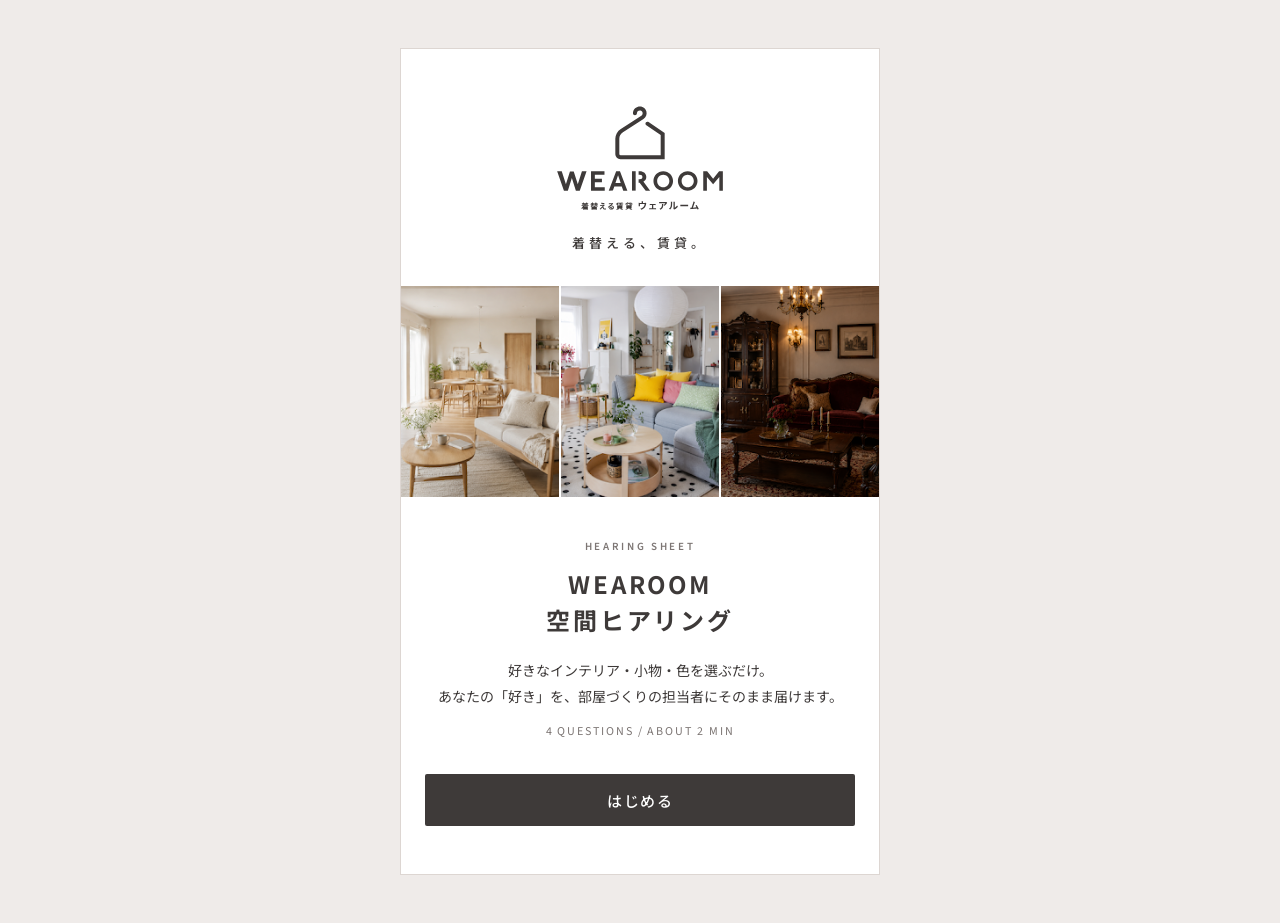
==== wearoom.html @ 73e1d564 "WEAROOM 空間ヒアリング: TOP・4問・回答内容の確認画面を追加 Co-Authored-By: Claude Fable 5.1 <noreply@anthropic.com>" ====
<!DOCTYPE html>
<html lang="ja">
<head>
<meta charset="UTF-8">
<meta name="viewport" content="width=device-width, initial-scale=1.0, viewport-fit=cover">
<title>WEAROOM 空間ヒアリング｜着替える、賃貸。</title>
<meta name="description" content="好きなインテリア・小物・色を選ぶだけ。あなたの「好き」を WEAROOM の担当者にそのまま届けるヒアリングシートです。全4問・約2分。">
<meta name="robots" content="noindex">
<link rel="preconnect" href="https://fonts.googleapis.com">
<link rel="preconnect" href="https://fonts.gstatic.com" crossorigin>
<link href="https://fonts.googleapis.com/css2?family=Noto+Sans+JP:wght@400;500;700&family=Source+Sans+3:wght@400;600&display=swap" rel="stylesheet">
<link rel="stylesheet" href="css/wearoom.css">
</head>
<body>
<div id="app"></div>

<script src="js/config.js"></script>
<script src="js/data.js"></script>
<script src="js/engine.js"></script>
<script src="js/submission.js"></script>
<script src="js/sheet.js"></script>
</body>
</html>
---- css/wearoom.css ----
/* ==========================================================
   WEAROOM 空間ヒアリング — wearoom.css
   VI 準拠: メイン WHITE / サブエリア C25M25Y25 (#C8BDB7) / 文字 K90 (#3E3A39)
   色要素は写真のみ。角丸は最小、影なし、余白広め。
   ========================================================== */

:root {
  --w-white: #ffffff;
  --w-sub: #c8bdb7;
  --w-sub-soft: #efebe9;
  --w-ink: #3e3a39;
  --w-ink-soft: #7d7674;
  --w-line: #ddd6d2;
  --w-error: #c45144;
  --w-radius: 2px;
  --w-font-jp: "Noto Sans JP", "Hiragino Sans", "Hiragino Kaku Gothic ProN", "Yu Gothic", Meiryo, sans-serif;
  --w-font-en: "Source Sans 3", "Noto Sans JP", "Hiragino Sans", sans-serif;
  --w-gutter: 24px;
}

*, *::before, *::after { box-sizing: border-box; }
html, body { margin: 0; padding: 0; }
body {
  font-family: var(--w-font-jp);
  font-weight: 400;
  background: var(--w-sub-soft);
  color: var(--w-ink);
  line-height: 1.8;
  -webkit-font-smoothing: antialiased;
}
button { font-family: inherit; cursor: pointer; border: none; background: none; color: inherit; }
img { display: block; max-width: 100%; }
h1, h2, h3, p, ul { margin: 0; }
ul { padding: 0; list-style: none; }
input, textarea { font-family: inherit; font-size: 16px; color: inherit; }

#app { background: var(--w-white); min-height: 100vh; position: relative; }

@media (min-width: 560px) {
  body { padding: 48px 16px; }
  #app {
    max-width: 480px;
    margin: 0 auto;
    min-height: auto;
    border: 1px solid var(--w-line);
  }
}

/* ---------- 共通 ---------- */
.w-eyebrow {
  font-family: var(--w-font-en);
  font-size: 11px;
  font-weight: 600;
  letter-spacing: 0.24em;
  text-transform: uppercase;
  color: var(--w-ink-soft);
}
.w-btn {
  display: block;
  width: 100%;
  min-height: 52px;
  padding: 14px 20px;
  background: var(--w-ink);
  color: var(--w-white);
  font-size: 15px;
  font-weight: 500;
  letter-spacing: 0.1em;
  border-radius: var(--w-radius);
  transition: opacity 0.15s;
}
.w-btn:active { opacity: 0.8; }
.w-btn:disabled { background: var(--w-sub); color: var(--w-white); cursor: default; }
.w-btn--ghost {
  background: var(--w-white);
  color: var(--w-ink);
  border: 1px solid var(--w-ink);
}
.w-link {
  font-size: 13px;
  letter-spacing: 0.08em;
  color: var(--w-ink);
  text-decoration: underline;
  text-underline-offset: 4px;
  padding: 4px 0;
}
.w-error { color: var(--w-error); font-size: 12px; line-height: 1.6; }

.w-header {
  display: flex;
  align-items: center;
  gap: 10px;
  height: 52px;
  padding: 0 var(--w-gutter);
  border-bottom: 1px solid var(--w-line);
  background: var(--w-white);
  position: sticky;
  top: 0;
  z-index: 5;
}
.w-header-symbol { height: 22px; width: auto; }
.w-header-title {
  font-size: 12px;
  font-weight: 500;
  letter-spacing: 0.2em;
}

/* ---------- TOP ---------- */
.screen-top { padding-bottom: 48px; }
.top-brand {
  padding: 56px var(--w-gutter) 32px;
  text-align: center;
}
.top-logo { width: 168px; margin: 0 auto 20px; }
.top-tagline {
  font-size: 13px;
  font-weight: 500;
  letter-spacing: 0.3em;
}
.top-photos {
  display: grid;
  grid-template-columns: repeat(3, 1fr);
  gap: 2px;
  background: var(--w-white);
}
.top-photos img { width: 100%; aspect-ratio: 3 / 4; object-fit: cover; }
.top-body { padding: 40px var(--w-gutter) 0; text-align: center; }
.top-title {
  margin-top: 10px;
  font-size: 24px;
  font-weight: 700;
  letter-spacing: 0.12em;
  line-height: 1.5;
}
.top-lead { margin-top: 20px; font-size: 14px; color: var(--w-ink); }
.top-note {
  margin-top: 12px;
  font-family: var(--w-font-en);
  font-size: 12px;
  letter-spacing: 0.16em;
  color: var(--w-ink-soft);
}
.btn-start { margin-top: 32px; }

/* ---------- 設問 ---------- */
.q-progress { height: 2px; background: var(--w-sub-soft); }
.q-progress i { display: block; height: 100%; background: var(--w-ink); transition: width 0.3s; }
.q-body { padding: 28px var(--w-gutter) 120px; }
.q-count {
  font-family: var(--w-font-en);
  font-size: 12px;
  font-weight: 600;
  letter-spacing: 0.24em;
  color: var(--w-ink-soft);
}
.q-title { margin-top: 8px; font-size: 19px; font-weight: 700; letter-spacing: 0.06em; line-height: 1.6; }
.q-note { margin-top: 6px; font-size: 12px; letter-spacing: 0.06em; color: var(--w-ink-soft); }
.opt-grid {
  margin-top: 22px;
  display: grid;
  grid-template-columns: repeat(2, 1fr);
  gap: 12px;
}
.opt-card { display: block; width: 100%; text-align: left; padding: 0; }
.opt-thumb {
  display: block;
  position: relative;
  overflow: hidden;
  border: 1px solid var(--w-line);
  border-radius: var(--w-radius);
  background: var(--w-sub-soft);
  transition: border-color 0.15s;
}
.opt-thumb.aspect-landscape { aspect-ratio: 4 / 3; }
.opt-thumb.aspect-wide { aspect-ratio: 16 / 9; }
.opt-thumb img { width: 100%; height: 100%; object-fit: cover; }
.opt-thumb.aspect-wide img { object-fit: contain; background: var(--w-white); }
.opt-card.is-selected .opt-thumb { border: 2px solid var(--w-ink); }
.opt-check {
  position: absolute;
  top: 8px;
  right: 8px;
  width: 24px;
  height: 24px;
  display: grid;
  place-items: center;
  background: var(--w-ink);
  color: var(--w-white);
  font-size: 13px;
  border-radius: var(--w-radius);
  opacity: 0;
  transition: opacity 0.15s;
}
.opt-card.is-selected .opt-check { opacity: 1; }
.opt-caption { display: block; margin-top: 8px; font-size: 12px; letter-spacing: 0.04em; line-height: 1.5; }

.q-footer {
  position: fixed;
  left: 0;
  right: 0;
  bottom: 0;
  background: rgba(255, 255, 255, 0.96);
  border-top: 1px solid var(--w-line);
  padding: 12px var(--w-gutter) calc(12px + env(safe-area-inset-bottom, 0px));
  z-index: 5;
}
.q-footer-inner { display: flex; align-items: center; gap: 16px; max-width: 480px; margin: 0 auto; }
.q-footer-inner .link-back { flex: none; }
.q-footer-inner .w-btn { flex: 1; }
@media (min-width: 560px) {
  .q-footer { position: sticky; }
}

/* ---------- 回答内容の確認 ---------- */
.c-intro { padding: 32px var(--w-gutter) 8px; }
.c-heading { margin-top: 8px; font-size: 22px; font-weight: 700; letter-spacing: 0.1em; }
.c-lead { margin-top: 12px; font-size: 13px; color: var(--w-ink-soft); }
.c-block { padding: 24px var(--w-gutter); border-top: 1px solid var(--w-line); }
.c-block-head { display: flex; align-items: flex-end; justify-content: space-between; gap: 12px; }
.c-title { font-size: 15px; font-weight: 700; letter-spacing: 0.06em; margin-top: 4px; }
.c-edit { flex: none; }
.c-items {
  margin-top: 14px;
  display: grid;
  grid-template-columns: repeat(3, 1fr);
  gap: 8px;
}
.c-item { min-width: 0; }
.c-thumb {
  display: block;
  overflow: hidden;
  border: 1px solid var(--w-line);
  border-radius: var(--w-radius);
  background: var(--w-sub-soft);
}
.c-thumb.aspect-landscape { aspect-ratio: 4 / 3; }
.c-thumb.aspect-wide { aspect-ratio: 16 / 9; }
.c-thumb img { width: 100%; height: 100%; object-fit: cover; }
.c-thumb.aspect-wide img { object-fit: contain; background: var(--w-white); }
.c-name { display: block; margin-top: 6px; font-size: 11px; line-height: 1.4; letter-spacing: 0.02em; }
.c-empty { margin-top: 12px; font-size: 13px; color: var(--w-ink-soft); }

/* ---------- お客様情報フォーム ---------- */
.c-form { padding: 28px var(--w-gutter) 48px; border-top: 1px solid var(--w-line); background: var(--w-white); }
.w-field { display: block; margin-top: 20px; }
.w-label { display: block; font-size: 13px; font-weight: 500; letter-spacing: 0.06em; margin-bottom: 8px; }
.w-label em, .w-label small {
  font-style: normal;
  font-size: 10px;
  font-weight: 500;
  letter-spacing: 0.1em;
  margin-left: 8px;
  padding: 1px 6px;
  border-radius: var(--w-radius);
}
.w-label em { background: var(--w-ink); color: var(--w-white); }
.w-label small { border: 1px solid var(--w-sub); color: var(--w-ink-soft); }
.w-field input, .w-field textarea {
  display: block;
  width: 100%;
  padding: 12px 14px;
  border: 1px solid var(--w-sub);
  border-radius: var(--w-radius);
  background: var(--w-white);
  line-height: 1.5;
}
.w-field input:focus, .w-field textarea:focus { outline: none; border-color: var(--w-ink); }
.w-field.has-error input, .w-field.has-error textarea { border-color: var(--w-error); }
.w-field .w-error { display: block; margin-top: 6px; min-height: 0; }
.c-privacy { margin-top: 20px; font-size: 11px; line-height: 1.7; color: var(--w-ink-soft); }
.btn-submit { margin-top: 20px; }
.c-submit-error { margin-top: 12px; text-align: center; }

/* ---------- 送信中 / 完了 / 失敗 ---------- */
.screen-status { padding: 72px var(--w-gutter) 64px; text-align: center; }
.status-logo { width: 140px; margin: 0 auto 28px; }
.status-symbol { width: 56px; margin: 0 auto 24px; }
.status-title { font-size: 22px; font-weight: 700; letter-spacing: 0.12em; }
.status-text { margin-top: 16px; font-size: 14px; }
.status-id {
  margin-top: 20px;
  font-family: var(--w-font-en);
  font-size: 12px;
  letter-spacing: 0.12em;
  color: var(--w-ink-soft);
}
.status-note { margin-top: 12px; font-size: 12px; color: var(--w-ink-soft); }
.status-actions { margin-top: 32px; display: grid; gap: 12px; }
.status-actions .w-link { justify-self: center; margin-top: 8px; }
.status-detail {
  margin-top: 16px;
  padding: 12px;
  background: var(--w-sub-soft);
  font-size: 12px;
  text-align: left;
  word-break: break-all;
  color: var(--w-ink-soft);
}
.w-spinner {
  width: 28px;
  height: 28px;
  margin: 0 auto 24px;
  border: 2px solid var(--w-sub);
  border-top-color: var(--w-ink);
  border-radius: 50%;
  animation: w-spin 0.9s linear infinite;
}
@keyframes w-spin { to { transform: rotate(360deg); } }
.fade-in { animation: w-fade 0.3s ease-out; }
@keyframes w-fade { from { opacity: 0; } to { opacity: 1; } }
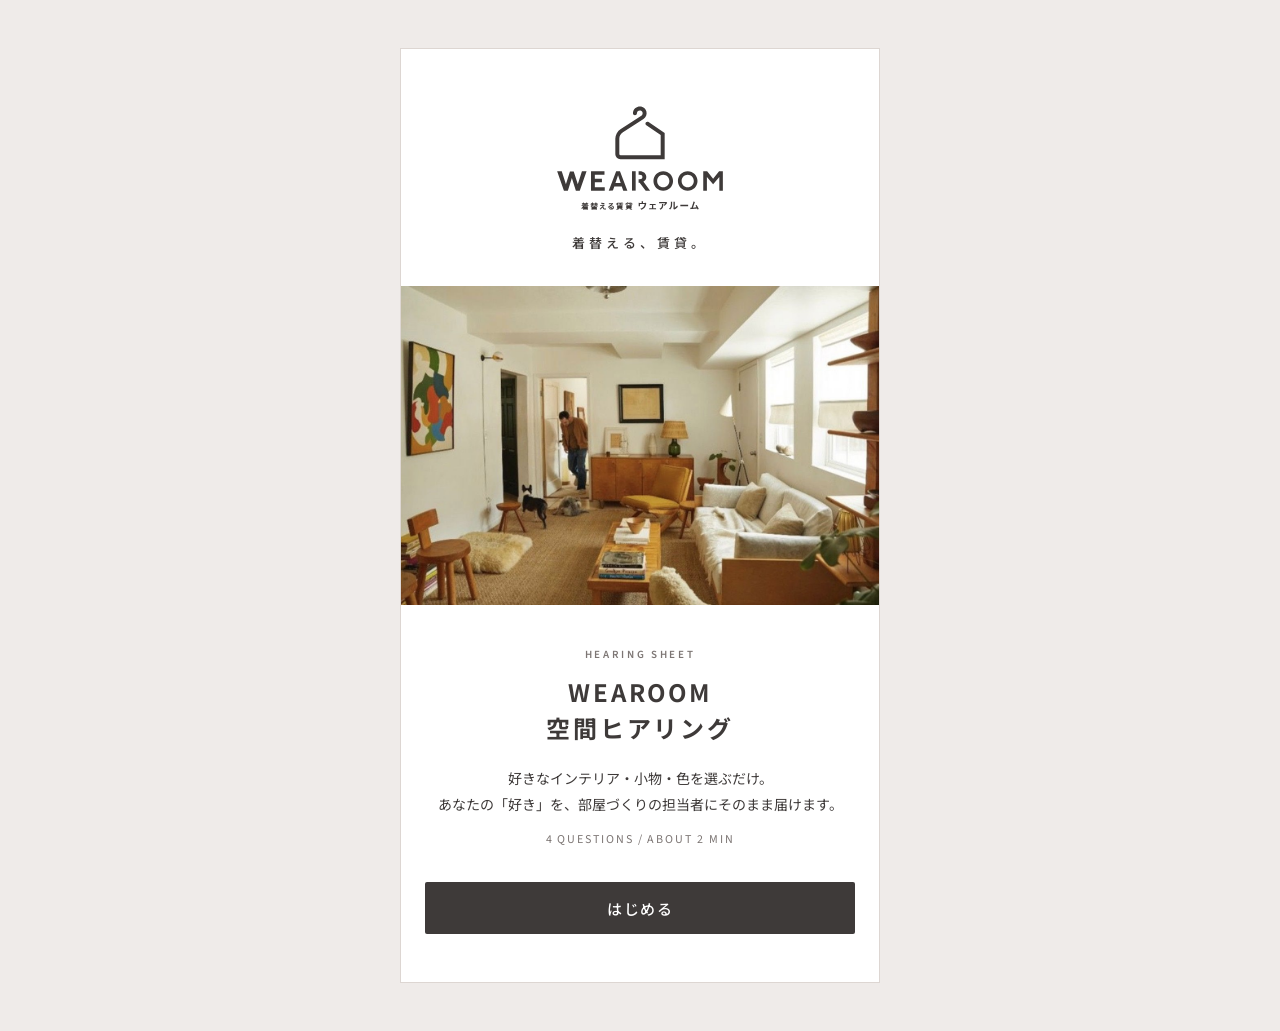
==== commit b9f46e1f: "WEAROOM 空間ヒアリング: CSS/JS の読み込みにバージョン付与(更新後に古いキャッシュが残らないように) Co-Authored-By: Claude Fable 5.1 <noreply" ====
--- a/wearoom.html
+++ b/wearoom.html
@@ -9,15 +9,15 @@
 <link rel="preconnect" href="https://fonts.googleapis.com">
 <link rel="preconnect" href="https://fonts.gstatic.com" crossorigin>
 <link href="https://fonts.googleapis.com/css2?family=Noto+Sans+JP:wght@400;500;700&family=Source+Sans+3:wght@400;600&display=swap" rel="stylesheet">
-<link rel="stylesheet" href="css/wearoom.css">
+<link rel="stylesheet" href="css/wearoom.css?v=20261019b">
 </head>
 <body>
 <div id="app"></div>
 
-<script src="js/config.js"></script>
-<script src="js/data.js"></script>
-<script src="js/engine.js"></script>
-<script src="js/submission.js"></script>
-<script src="js/sheet.js"></script>
+<script src="js/config.js?v=20261019b"></script>
+<script src="js/data.js?v=20261019b"></script>
+<script src="js/engine.js?v=20261019b"></script>
+<script src="js/submission.js?v=20261019b"></script>
+<script src="js/sheet.js?v=20261019b"></script>
 </body>
 </html>
--- a/css/wearoom.css
+++ b/css/wearoom.css
@@ -116,13 +116,11 @@
   font-weight: 500;
   letter-spacing: 0.3em;
 }
-.top-photos {
-  display: grid;
-  grid-template-columns: repeat(3, 1fr);
-  gap: 2px;
-  background: var(--w-white);
-}
-.top-photos img { width: 100%; aspect-ratio: 3 / 4; object-fit: cover; }
+.top-photo { background: var(--w-white); }
+.top-photo img { display: block; width: 100%; aspect-ratio: 4 / 3; object-fit: cover; }
+@media (min-width: 720px) {
+  .top-photo img { aspect-ratio: 3 / 2; }
+}
 .top-body { padding: 40px var(--w-gutter) 0; text-align: center; }
 .top-title {
   margin-top: 10px;
